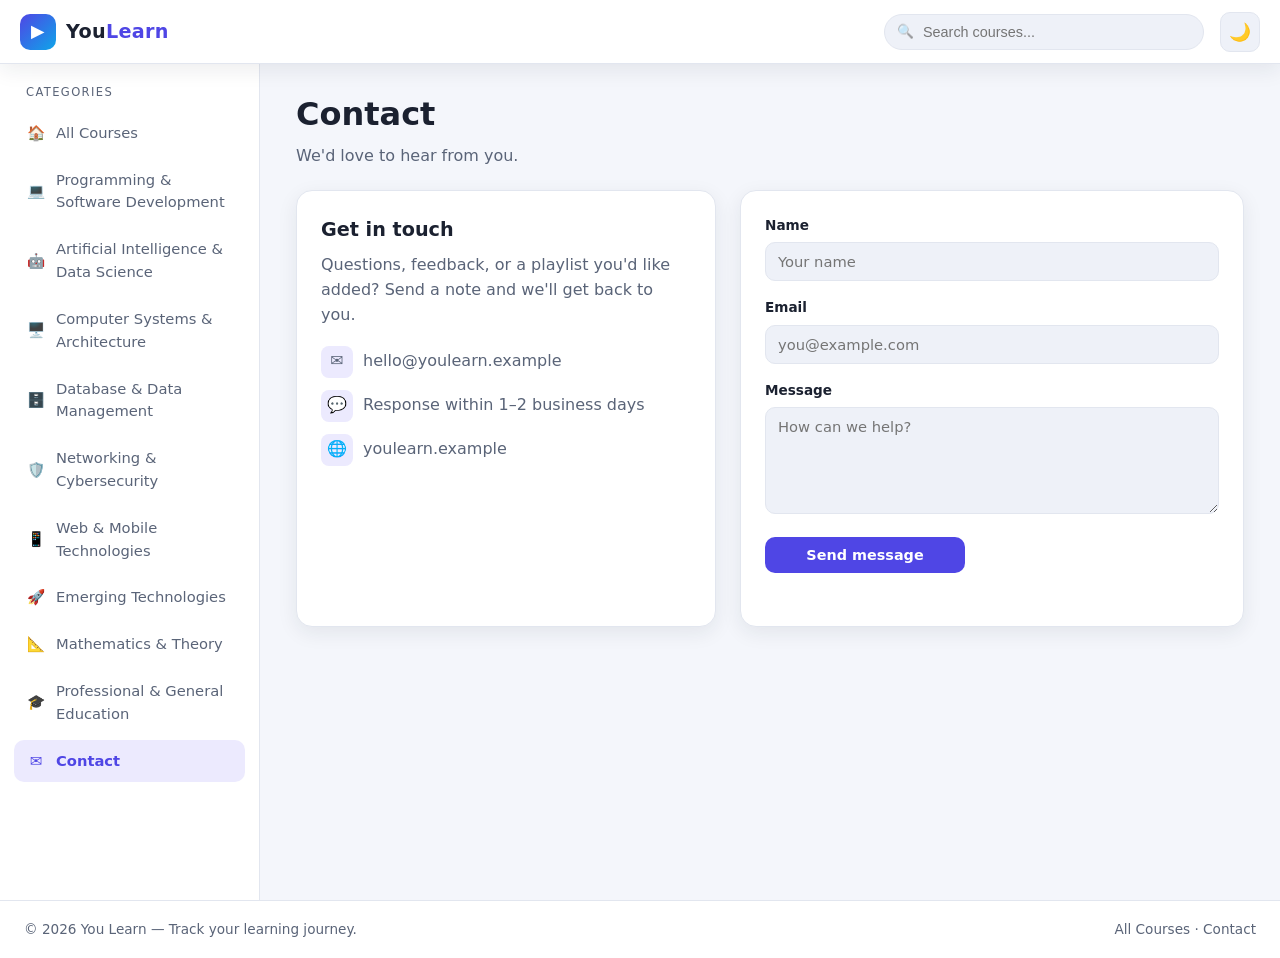
==== contact.html @ d93d2456 "project created" ====
<!DOCTYPE html>
<html lang="en">
<head>
    <meta charset="UTF-8">
    <meta name="viewport" content="width=device-width, initial-scale=1.0">
    <title>You Learn — Contact</title>
    <link rel="stylesheet" href="style.css">
    <script src="script.js" defer></script>
</head>
<body>
    <a href="index.html">All Courses</a>
    <a href="development.html">Programming & Software Development</a>
    <a href="ai.html">Artificial Intelligence & Data Science</a>
    <a href="csa.html">Computer Systems & Architecture</a>
    <a href="dbms.html">Database & Data Management</a>
    <a href="nc.html">Networking & Cybersecurity</a>
    <a href="wamt.html">Web & Mobile Technologies</a>
    <a href="et.html">Emerging Technologies</a>
    <a href="mt.html">Mathematics & Theory</a>
    <a href="contact.html">Contact</a>

    <!-- Custom page content; the script moves this into the main layout area. -->
    <section data-yl-content class="yl-contact">
        <div class="yl-contact-grid">
            <div class="yl-contact-info">
                <h2>Get in touch</h2>
                <p>Questions, feedback, or a playlist you'd like added? Send a note and we'll get back to you.</p>
                <ul class="yl-contact-list">
                    <li><span class="ic">✉️</span> hello@youlearn.example</li>
                    <li><span class="ic">💬</span> Response within 1–2 business days</li>
                    <li><span class="ic">🌐</span> youlearn.example</li>
                </ul>
            </div>

            <form class="yl-contact-form" id="ylContactForm" novalidate>
                <div class="yl-field">
                    <label for="cName">Name</label>
                    <input type="text" id="cName" name="name" placeholder="Your name" required>
                </div>
                <div class="yl-field">
                    <label for="cEmail">Email</label>
                    <input type="email" id="cEmail" name="email" placeholder="you@example.com" required>
                </div>
                <div class="yl-field">
                    <label for="cMessage">Message</label>
                    <textarea id="cMessage" name="message" rows="5" placeholder="How can we help?" required></textarea>
                </div>
                <button type="submit" class="yl-action" style="max-width:200px">Send message</button>
                <p class="yl-form-note" id="ylFormNote" role="status" aria-live="polite"></p>
            </form>
        </div>
    </section>
</body>
</html>
---- style.css ----
/* ============================================================
   You Learn — Educational Dashboard Stylesheet
   Dark / Light theme, responsive grid, progress tracking
   ============================================================ */

/* ---------- Design Tokens ---------- */
:root {
  --bg: #f4f6fb;
  --bg-elev: #ffffff;
  --bg-soft: #eef1f8;
  --text: #1b2130;
  --text-soft: #5a6478;
  --border: #e2e6ef;
  --brand: #4f46e5;
  --brand-strong: #4338ca;
  --brand-soft: #eceafe;
  --accent: #0ea5e9;
  --success: #16a34a;
  --warning: #f59e0b;
  --danger: #dc2626;
  --shadow: 0 6px 20px rgba(27, 33, 48, 0.08);
  --shadow-lg: 0 16px 40px rgba(27, 33, 48, 0.14);
  --radius: 16px;
  --radius-sm: 10px;
  --navbar-h: 64px;
  --sidebar-w: 260px;
  --font: "Segoe UI", system-ui, -apple-system, Roboto, Helvetica, Arial, sans-serif;
  --transition: 0.22s ease;
}

:root[data-theme="dark"] {
  --bg: #0f1420;
  --bg-elev: #171d2b;
  --bg-soft: #1f2636;
  --text: #e7ebf4;
  --text-soft: #9aa5bd;
  --border: #283044;
  --brand: #7c7bff;
  --brand-strong: #6366f1;
  --brand-soft: #232448;
  --accent: #38bdf8;
  --shadow: 0 6px 20px rgba(0, 0, 0, 0.4);
  --shadow-lg: 0 16px 40px rgba(0, 0, 0, 0.55);
}

/* ---------- Reset ---------- */
*,
*::before,
*::after {
  box-sizing: border-box;
  margin: 0;
  padding: 0;
}

html {
  scroll-behavior: smooth;
}

body {
  font-family: var(--font);
  background: var(--bg);
  color: var(--text);
  line-height: 1.55;
  min-height: 100vh;
  display: flex;
  flex-direction: column;
  transition: background var(--transition), color var(--transition);
}

a {
  color: inherit;
  text-decoration: none;
}

img {
  display: block;
  max-width: 100%;
}

button {
  font-family: inherit;
  cursor: pointer;
}

/* ============================================================
   NAVBAR
   ============================================================ */
.yl-navbar {
  position: sticky;
  top: 0;
  z-index: 50;
  height: var(--navbar-h);
  display: flex;
  align-items: center;
  gap: 16px;
  padding: 0 20px;
  background: var(--bg-elev);
  border-bottom: 1px solid var(--border);
  box-shadow: var(--shadow);
}

.yl-brand {
  display: flex;
  align-items: center;
  gap: 10px;
  font-weight: 700;
  font-size: 1.2rem;
  letter-spacing: 0.3px;
  white-space: nowrap;
}

.yl-brand .yl-logo {
  display: grid;
  place-items: center;
  width: 36px;
  height: 36px;
  border-radius: 10px;
  background: linear-gradient(135deg, var(--brand), var(--accent));
  color: #fff;
  font-size: 1.1rem;
}

.yl-brand span.accent {
  color: var(--brand);
}

.yl-nav-spacer {
  flex: 1;
}

.yl-navbar .yl-search {
  position: relative;
  max-width: 320px;
  flex: 1;
}

.yl-navbar .yl-search input {
  width: 100%;
  padding: 9px 14px 9px 38px;
  border-radius: 999px;
  border: 1px solid var(--border);
  background: var(--bg-soft);
  color: var(--text);
  font-size: 0.9rem;
  outline: none;
  transition: border var(--transition), box-shadow var(--transition);
}

.yl-navbar .yl-search input:focus {
  border-color: var(--brand);
  box-shadow: 0 0 0 3px var(--brand-soft);
}

.yl-navbar .yl-search::before {
  content: "🔍";
  position: absolute;
  left: 13px;
  top: 50%;
  transform: translateY(-50%);
  font-size: 0.85rem;
  opacity: 0.6;
}

.yl-icon-btn {
  display: grid;
  place-items: center;
  width: 40px;
  height: 40px;
  border-radius: 10px;
  border: 1px solid var(--border);
  background: var(--bg-soft);
  color: var(--text);
  font-size: 1.1rem;
  transition: background var(--transition), transform var(--transition);
}

.yl-icon-btn:hover {
  background: var(--brand-soft);
  transform: translateY(-1px);
}

.yl-menu-toggle {
  display: none;
}

/* ============================================================
   LAYOUT SHELL (sidebar + main)
   ============================================================ */
.yl-shell {
  flex: 1 1 auto;
  display: flex;
  align-items: flex-start;
  width: 100%;
}

/* ---------- Sidebar ---------- */
.yl-sidebar {
  flex: 0 0 var(--sidebar-w);
  width: var(--sidebar-w);
  position: sticky;
  top: var(--navbar-h);
  height: calc(100vh - var(--navbar-h));
  overflow-y: auto;
  padding: 20px 14px;
  background: var(--bg-elev);
  border-right: 1px solid var(--border);
}

.yl-sidebar .yl-side-title {
  font-size: 0.72rem;
  text-transform: uppercase;
  letter-spacing: 0.12em;
  color: var(--text-soft);
  padding: 0 12px;
  margin-bottom: 10px;
}

.yl-sidebar nav {
  display: flex;
  flex-direction: column;
  gap: 4px;
}

.yl-sidebar nav a {
  display: flex;
  align-items: center;
  gap: 10px;
  padding: 10px 12px;
  border-radius: var(--radius-sm);
  color: var(--text-soft);
  font-size: 0.92rem;
  font-weight: 500;
  transition: background var(--transition), color var(--transition);
}

.yl-sidebar nav a .ic {
  width: 20px;
  text-align: center;
  flex-shrink: 0;
}

.yl-sidebar nav a:hover {
  background: var(--bg-soft);
  color: var(--text);
}

.yl-sidebar nav a.active {
  background: var(--brand-soft);
  color: var(--brand);
  font-weight: 600;
}

/* ---------- Main ---------- */
.yl-main {
  flex: 1 1 auto;
  padding: 26px clamp(16px, 3vw, 36px) 40px;
  min-width: 0;
}

.yl-page-head {
  margin-bottom: 22px;
}

.yl-page-head h1 {
  font-size: clamp(1.4rem, 2.6vw, 2rem);
  font-weight: 700;
}

.yl-page-head p {
  color: var(--text-soft);
  margin-top: 4px;
}

/* ============================================================
   STAT / CHART CARDS
   ============================================================ */
.yl-stats {
  display: grid;
  grid-template-columns: repeat(auto-fit, minmax(190px, 1fr));
  gap: 16px;
  margin-bottom: 30px;
}

.yl-stat-card {
  background: var(--bg-elev);
  border: 1px solid var(--border);
  border-radius: var(--radius);
  padding: 18px;
  box-shadow: var(--shadow);
  display: flex;
  flex-direction: column;
  gap: 10px;
}

.yl-stat-top {
  display: flex;
  align-items: center;
  justify-content: space-between;
}

.yl-stat-label {
  color: var(--text-soft);
  font-size: 0.85rem;
  font-weight: 500;
}

.yl-stat-ic {
  display: grid;
  place-items: center;
  width: 38px;
  height: 38px;
  border-radius: 10px;
  background: var(--brand-soft);
  color: var(--brand);
  font-size: 1.1rem;
}

.yl-stat-value {
  font-size: 1.8rem;
  font-weight: 700;
  line-height: 1;
}

.yl-stat-sub {
  font-size: 0.8rem;
  color: var(--text-soft);
}

/* Donut chart (pure CSS conic-gradient) */
.yl-chart-card {
  grid-column: span 1;
  align-items: center;
  flex-direction: row;
  gap: 16px;
}

.yl-donut {
  --val: 0;
  width: 78px;
  height: 78px;
  border-radius: 50%;
  flex-shrink: 0;
  background: conic-gradient(var(--brand) calc(var(--val) * 1%), var(--bg-soft) 0);
  display: grid;
  place-items: center;
}

.yl-donut::after {
  content: attr(data-label);
  width: 56px;
  height: 56px;
  border-radius: 50%;
  background: var(--bg-elev);
  display: grid;
  place-items: center;
  font-weight: 700;
  font-size: 0.95rem;
}

/* ============================================================
   COURSE GRID + CARDS
   ============================================================ */
.yl-section-title {
  display: flex;
  align-items: center;
  justify-content: space-between;
  margin: 8px 0 16px;
}

.yl-section-title h2 {
  font-size: 1.15rem;
  font-weight: 700;
}

.yl-section-title .count {
  font-size: 0.82rem;
  color: var(--text-soft);
  background: var(--bg-soft);
  padding: 3px 10px;
  border-radius: 999px;
}

.yl-grid {
  display: grid;
  grid-template-columns: repeat(auto-fill, minmax(260px, 1fr));
  gap: 20px;
}

.yl-card {
  background: var(--bg-elev);
  border: 1px solid var(--border);
  border-radius: var(--radius);
  overflow: hidden;
  box-shadow: var(--shadow);
  display: flex;
  flex-direction: column;
  transition: transform var(--transition), box-shadow var(--transition);
}

.yl-card:hover {
  transform: translateY(-4px);
  box-shadow: var(--shadow-lg);
}

.yl-thumb {
  position: relative;
  aspect-ratio: 16 / 9;
  background: linear-gradient(135deg, var(--brand), var(--accent));
  overflow: hidden;
}

.yl-thumb img {
  width: 100%;
  height: 100%;
  object-fit: cover;
}

/* Fallback thumbnail when no image is provided */
.yl-thumb .yl-thumb-fallback {
  position: absolute;
  inset: 0;
  display: grid;
  place-items: center;
  color: #fff;
  font-size: 2.2rem;
  font-weight: 700;
  text-shadow: 0 2px 8px rgba(0, 0, 0, 0.25);
  background: linear-gradient(135deg, var(--brand), var(--accent));
}

.yl-badge {
  position: absolute;
  top: 10px;
  left: 10px;
  background: rgba(0, 0, 0, 0.6);
  color: #fff;
  font-size: 0.72rem;
  font-weight: 600;
  padding: 4px 9px;
  border-radius: 999px;
  backdrop-filter: blur(4px);
}

.yl-badge.done {
  background: var(--success);
}

.yl-card-body {
  padding: 14px 16px 16px;
  display: flex;
  flex-direction: column;
  gap: 10px;
  flex: 1;
}

.yl-card-body h3 {
  font-size: 1rem;
  font-weight: 650;
  line-height: 1.3;
}

.yl-meta {
  display: flex;
  align-items: center;
  gap: 8px;
  color: var(--text-soft);
  font-size: 0.82rem;
}

.yl-meta .yl-avatar {
  width: 22px;
  height: 22px;
  border-radius: 50%;
  background: var(--brand-soft);
  color: var(--brand);
  display: grid;
  place-items: center;
  font-size: 0.7rem;
  font-weight: 700;
  flex-shrink: 0;
}

.yl-meta .dot {
  opacity: 0.5;
}

/* Progress bar */
.yl-progress {
  margin-top: auto;
}

.yl-progress-top {
  display: flex;
  justify-content: space-between;
  font-size: 0.76rem;
  color: var(--text-soft);
  margin-bottom: 5px;
}

.yl-progress-track {
  height: 7px;
  border-radius: 999px;
  background: var(--bg-soft);
  overflow: hidden;
}

.yl-progress-fill {
  height: 100%;
  width: 0;
  border-radius: 999px;
  background: linear-gradient(90deg, var(--brand), var(--accent));
  transition: width 0.5s ease;
}

/* Action button */
.yl-action {
  display: inline-flex;
  align-items: center;
  justify-content: center;
  gap: 8px;
  width: 100%;
  padding: 10px 14px;
  border: none;
  border-radius: var(--radius-sm);
  font-size: 0.9rem;
  font-weight: 600;
  color: #fff;
  background: var(--brand);
  transition: background var(--transition), transform var(--transition);
}

.yl-action:hover {
  background: var(--brand-strong);
  transform: translateY(-1px);
}

/* state: started -> Continue */
.yl-card[data-started="true"] .yl-action {
  background: var(--success);
}

.yl-card[data-started="true"] .yl-action:hover {
  background: #15803d;
}

/* state: completed */
.yl-card[data-completed="true"] .yl-action {
  background: var(--bg-soft);
  color: var(--brand);
  border: 1px solid var(--border);
}

/* Manual progress tools */
.yl-card-tools {
  display: flex;
  flex-wrap: wrap;
  gap: 6px;
}

.yl-tool {
  flex: 1;
  min-width: 70px;
  padding: 6px 8px;
  font-size: 0.74rem;
  font-weight: 600;
  color: var(--text-soft);
  background: var(--bg-soft);
  border: 1px solid var(--border);
  border-radius: 8px;
  transition: background var(--transition), color var(--transition);
}

.yl-tool:hover {
  background: var(--brand-soft);
  color: var(--brand);
}

.yl-tool.active {
  background: var(--success);
  color: #fff;
  border-color: transparent;
}

/* Empty state */
.yl-empty {
  text-align: center;
  color: var(--text-soft);
  padding: 60px 20px;
  background: var(--bg-elev);
  border: 1px dashed var(--border);
  border-radius: var(--radius);
}

/* ============================================================
   CONTACT PAGE
   ============================================================ */
.yl-contact-grid {
  display: grid;
  grid-template-columns: 1fr 1.2fr;
  gap: 24px;
}

.yl-contact-info,
.yl-contact-form {
  background: var(--bg-elev);
  border: 1px solid var(--border);
  border-radius: var(--radius);
  padding: 24px;
  box-shadow: var(--shadow);
}

.yl-contact-info h2 {
  font-size: 1.2rem;
  margin-bottom: 8px;
}

.yl-contact-info p {
  color: var(--text-soft);
  margin-bottom: 18px;
}

.yl-contact-list {
  list-style: none;
  display: flex;
  flex-direction: column;
  gap: 12px;
}

.yl-contact-list li {
  display: flex;
  align-items: center;
  gap: 10px;
  color: var(--text-soft);
}

.yl-contact-list .ic {
  width: 32px;
  height: 32px;
  display: grid;
  place-items: center;
  border-radius: 8px;
  background: var(--brand-soft);
}

.yl-field {
  margin-bottom: 16px;
}

.yl-field label {
  display: block;
  font-size: 0.85rem;
  font-weight: 600;
  margin-bottom: 6px;
}

.yl-field input,
.yl-field textarea {
  width: 100%;
  padding: 10px 12px;
  border-radius: var(--radius-sm);
  border: 1px solid var(--border);
  background: var(--bg-soft);
  color: var(--text);
  font-family: inherit;
  font-size: 0.92rem;
  outline: none;
  transition: border var(--transition), box-shadow var(--transition);
  resize: vertical;
}

.yl-field input:focus,
.yl-field textarea:focus {
  border-color: var(--brand);
  box-shadow: 0 0 0 3px var(--brand-soft);
}

.yl-field input.invalid,
.yl-field textarea.invalid {
  border-color: var(--danger);
}

.yl-form-note {
  margin-top: 12px;
  font-size: 0.88rem;
  font-weight: 600;
  min-height: 1.2em;
}

.yl-form-note.ok {
  color: var(--success);
}

.yl-form-note.err {
  color: var(--danger);
}

@media (max-width: 760px) {
  .yl-contact-grid {
    grid-template-columns: 1fr;
  }
}

/* ============================================================
   FOOTER
   ============================================================ */
.yl-footer {
  margin-top: auto;
  background: var(--bg-elev);
  border-top: 1px solid var(--border);
  padding: 18px 24px;
  display: flex;
  flex-wrap: wrap;
  align-items: center;
  justify-content: space-between;
  gap: 10px;
  color: var(--text-soft);
  font-size: 0.85rem;
}

.yl-footer a:hover {
  color: var(--brand);
}

/* ============================================================
   RESPONSIVE
   ============================================================ */
@media (max-width: 960px) {
  .yl-menu-toggle {
    display: grid;
  }

  /* Sidebar leaves the flex flow and overlays; main takes full width. */
  .yl-sidebar {
    flex: 0 0 auto;
    position: fixed;
    top: var(--navbar-h);
    left: 0;
    width: 260px;
    height: calc(100vh - var(--navbar-h));
    transform: translateX(-100%);
    transition: transform var(--transition);
    z-index: 40;
    box-shadow: var(--shadow-lg);
  }

  .yl-main {
    width: 100%;
  }

  .yl-sidebar.open {
    transform: translateX(0);
  }

  .yl-backdrop {
    display: none;
    position: fixed;
    inset: var(--navbar-h) 0 0 0;
    background: rgba(0, 0, 0, 0.4);
    z-index: 39;
  }

  .yl-backdrop.show {
    display: block;
  }
}

@media (max-width: 560px) {
  .yl-navbar .yl-search {
    display: none;
  }

  .yl-brand {
    font-size: 1.05rem;
  }
}
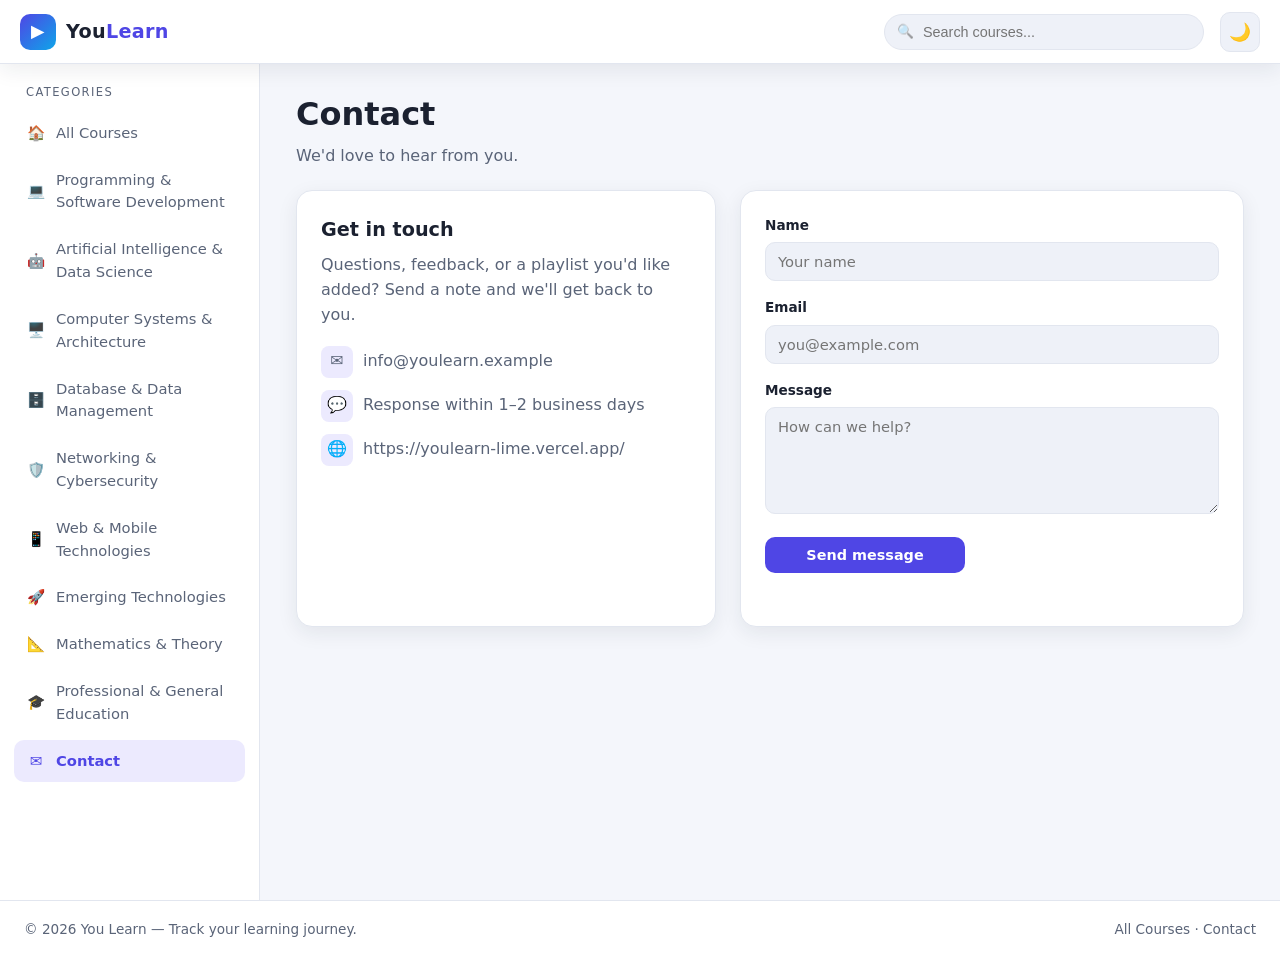
==== commit 4ed99d75: "Update contact.html" ====
--- a/contact.html
+++ b/contact.html
@@ -26,9 +26,9 @@
                 <h2>Get in touch</h2>
                 <p>Questions, feedback, or a playlist you'd like added? Send a note and we'll get back to you.</p>
                 <ul class="yl-contact-list">
-                    <li><span class="ic">✉️</span> hello@youlearn.example</li>
+                    <li><span class="ic">✉️</span> info@youlearn.example</li>
                     <li><span class="ic">💬</span> Response within 1–2 business days</li>
-                    <li><span class="ic">🌐</span> youlearn.example</li>
+                    <li><span class="ic">🌐</span> https://youlearn-lime.vercel.app/</li>
                 </ul>
             </div>
 
